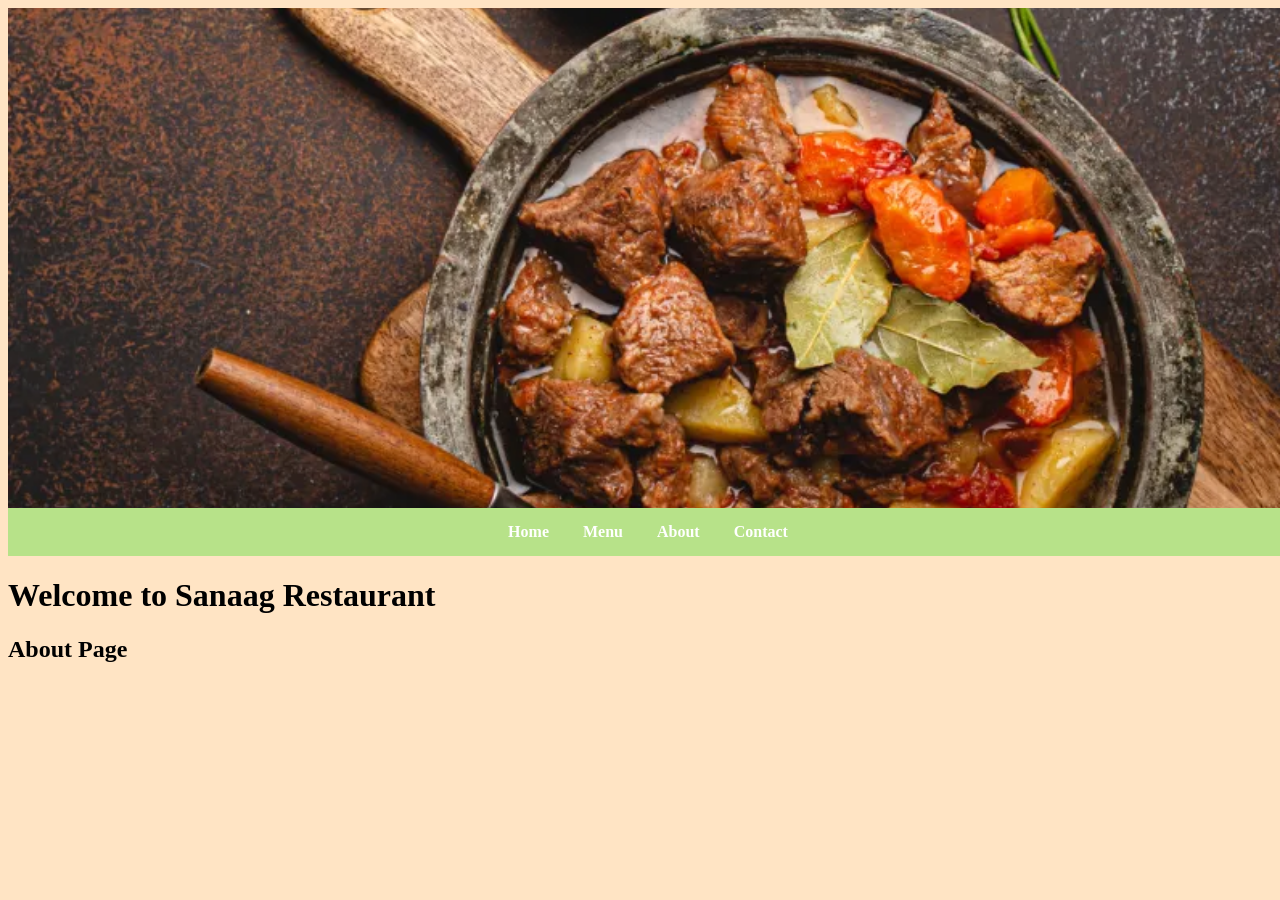
==== about.html @ eac2078c "Save Sanag Restuarant website" ====
<!DOCTYPE html>
<html lang="en">
<head>
    <meta charset="UTF-8">
    <meta name="viewport" content="width=device-width, initial-scale=1.0">
    <link rel="stylesheet" href="css/style.css">
    <title>Sanaag Restaurant</title>
    
</head>
<body>

    <section class="hero"> 
        <img src="images/food1.webp" alt="Sanaag Restaurant">
    
    
    
        </section>

    <nav>

        <a href="index.html">Home</a>
        <a href="menu.html">Menu</a>
        <a href="about.html">About</a>
        <a href="contact.html">Contact</a>

    </nav>

  

    <h1>Welcome to Sanaag Restaurant</h1>
    <h2>About Page</h2>

    

    <script src="js/script.js"></script>
    
</body>
</html>
---- css/style.css ----
body {
    width: 100%;
     background-color: bisque;
 
 }
 
 nav {
     background-color: rgb(183, 226, 137);
     padding: 15px;
     text-align: center;
 }
 
 nav a {
 
 color: white;
 text-decoration: none;
 margin: 15px;
 font-weight: bold;
 }
 
 .hero img{
     width: 100%;
     height: 500px;
     object-fit: cover;
     display: block;
     
     
 }
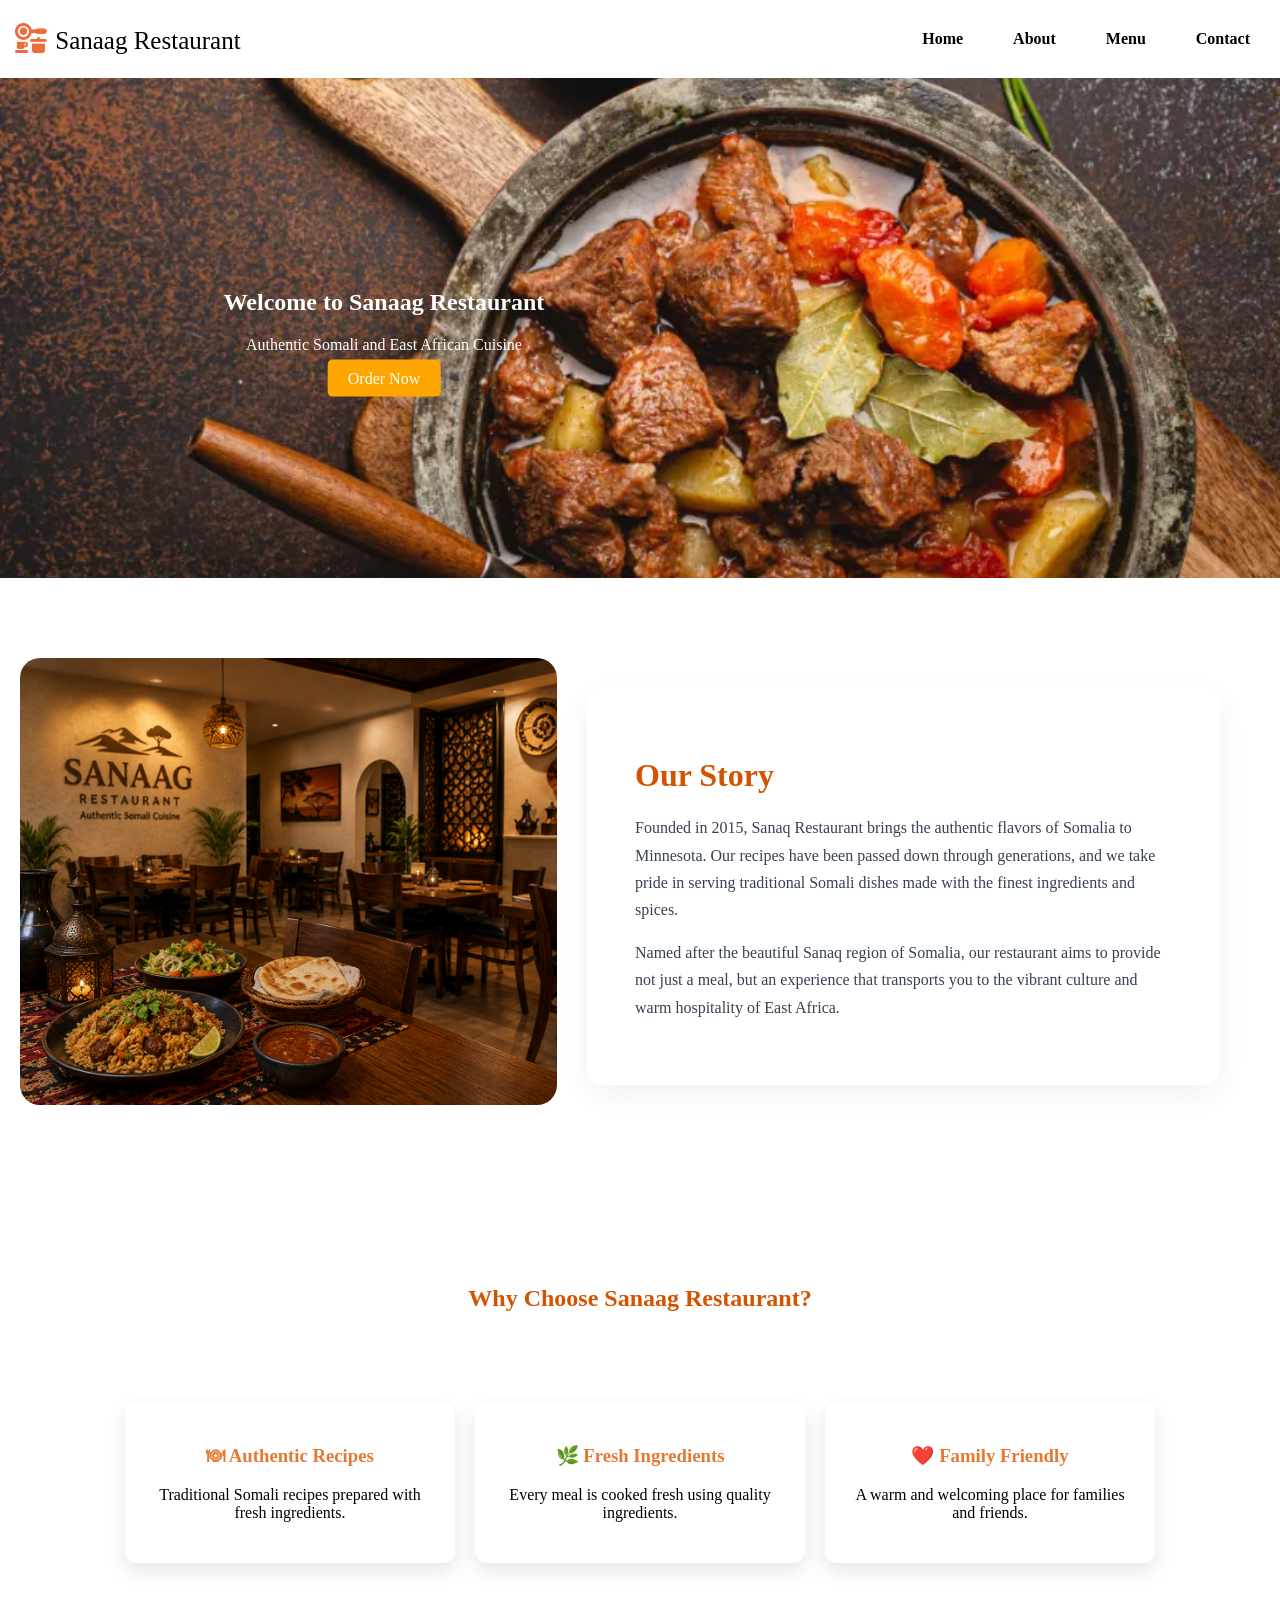
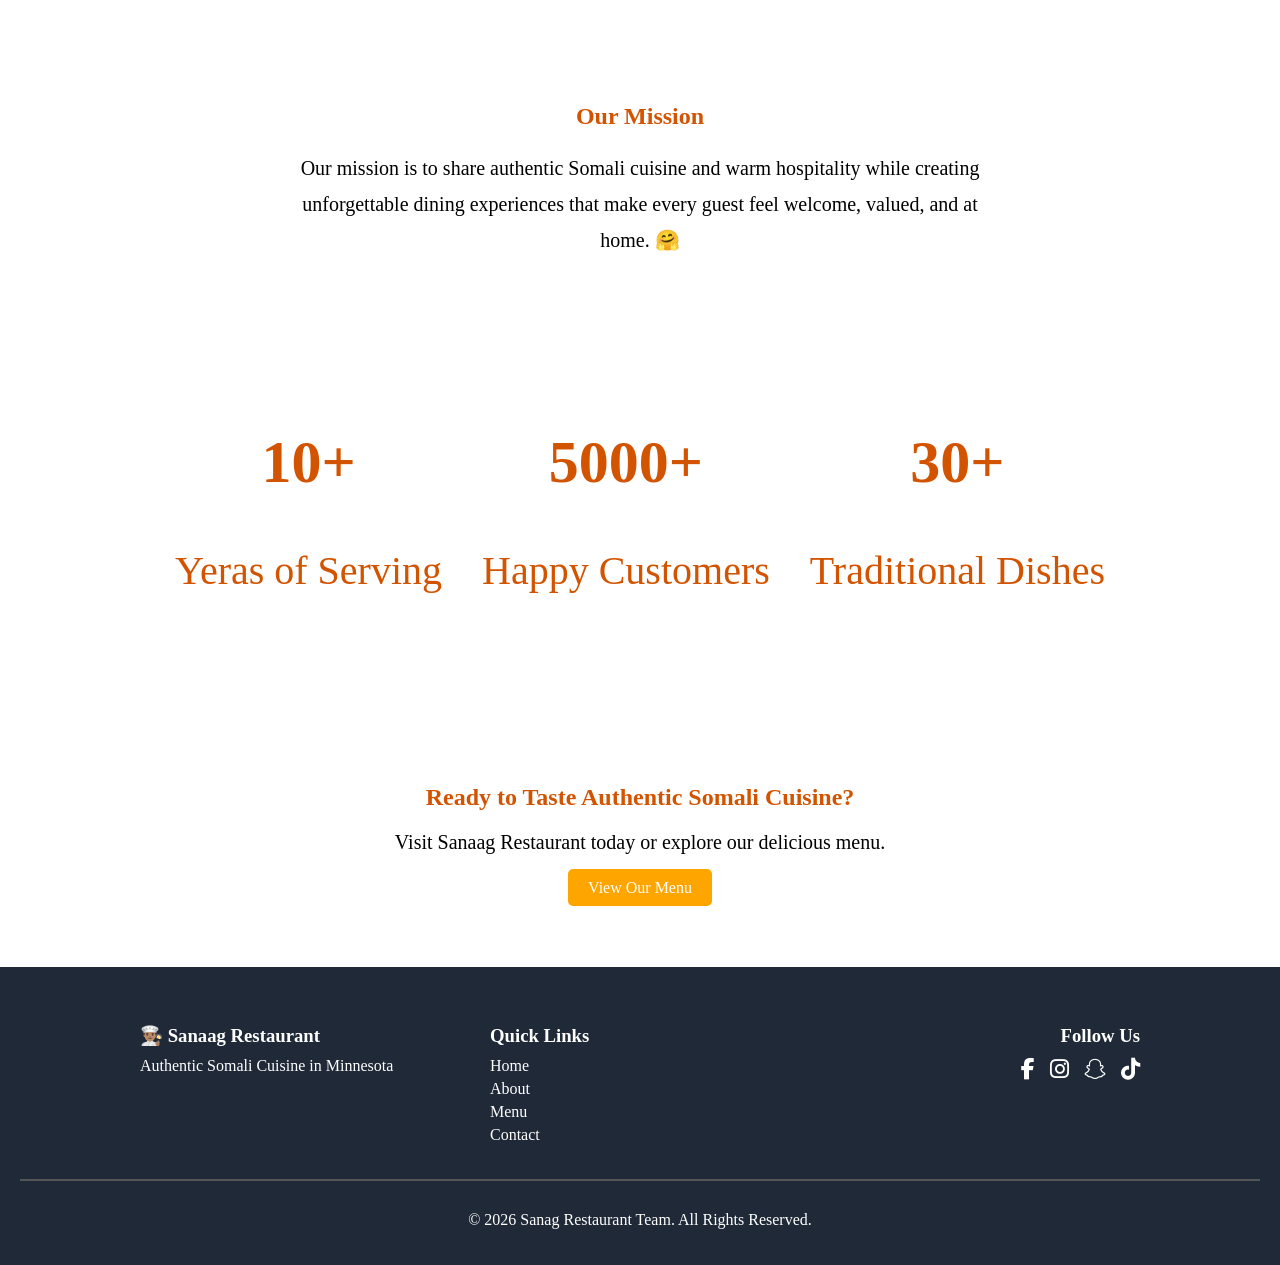
==== commit c27d922d: "Complete Home and About pages" ====
--- a/about.html
+++ b/about.html
@@ -4,35 +4,158 @@
     <meta charset="UTF-8">
     <meta name="viewport" content="width=device-width, initial-scale=1.0">
     <link rel="stylesheet" href="css/style.css">
+    <link rel="stylesheet" href="https://cdnjs.cloudflare.com/ajax/libs/font-awesome/6.5.2/css/all.min.css">
     <title>Sanaag Restaurant</title>
     
 </head>
 <body>
+    <nav>
+        <div class="logo"> <i class="fa-solid fa-kitchen-set"></i> Sanaag Restaurant</div>
+
+        <div class="nav-link" id="navMenu"> 
+        <a href="index.html">Home</a>
+        <a href="about.html" class="active">About</a>
+        <a href="menu.html">Menu</a>
+        <a href="contact.html">Contact</a>
+    </div>
+    <div class="menu-icon" onclick="toggleMenu()">☰</div>
+    </nav>
 
     <section class="hero"> 
         <img src="images/food1.webp" alt="Sanaag Restaurant">
+        
+        <div class="hero-text">
+            <h1>Welcome to Sanaag Restaurant</h1>
+            <p>Authentic Somali and East African Cuisine</p>
+            <a href="menu.html" class="btn">Order Now</a>
+
+
+        </div>
+    </section>
+
     
+
+
+    <div class="About-card">
+        <div class="About_image">
+           
+            <img src="images/restuarant.PNG" alt="Restuarant Image">
+        </div>
+        <div class="text-About">
+            <h1>Our Story</h1> 
+           
     
+    <p>Founded in 2015, Sanaq Restaurant brings the authentic flavors of Somalia to Minnesota. Our recipes have been passed down through generations, and we take pride in serving traditional Somali dishes made with the finest ingredients and spices.</p>
     
-        </section>
+    <p>Named after the beautiful Sanaq region of Somalia, our restaurant aims to provide not just a meal, but an experience that transports you to the vibrant culture and warm hospitality of East Africa.</p>
+       
+    </div>
+    
+    </div>
 
-    <nav>
 
-        <a href="index.html">Home</a>
-        <a href="menu.html">Menu</a>
-        <a href="about.html">About</a>
-        <a href="contact.html">Contact</a>
+    <section class="why-us">
+        <h2>Why Choose Sanaag Restaurant?</h2>
+    
+        <div class="why-grid">
+            <div class="why-card">
+         <h3>🍽 Authentic Recipes</h3>
+         <p>Traditional Somali recipes prepared with fresh ingredients.</p>
+        </div>
+    
+        <div class="why-card">
+         <h3>🌿 Fresh Ingredients</h3>
+         <p>Every meal is cooked fresh using quality ingredients.</p>
+            </div>
+    
+        <div class="why-card">
+         <h3>❤️ Family Friendly</h3>
+         <p>A warm and welcoming place for families and friends.</p>
+         </div>
+        </div>
+    </section>
 
-    </nav>
+
+    <section class="mission">
+        <h2>Our Mission</h2>
+        <p>Our mission is to share authentic Somali cuisine and warm hospitality while creating unforgettable dining experiences that make every guest feel welcome, valued, and at home. 🤗</p>
+    
+    </section>
+
+
+
+    <section class="starts">
+
+        <div class="start-box">
+            <h2>10+</h2>
+            <p>Yeras of Serving</p>
+        </div>
+
+        <div class="start-box">
+            <h2>5000+</h2>
+            <p>Happy Customers</p>
+        </div>
+
+
+        <div class="start-box">
+            <h2>30+</h2>
+            <p>Traditional Dishes</p>
+        </div>
+
+    </section>
+
+
+    <section class="about-cta">
+        <h2>Ready to Taste Authentic Somali Cuisine?</h2>
+        <p>Visit Sanaag Restaurant today or explore our delicious menu.</p>
+        
+        <a href="menu.html" class="btn">View Our Menu</a>
+    
+    </section>
+
 
   
 
-    <h1>Welcome to Sanaag Restaurant</h1>
-    <h2>About Page</h2>
+
+
 
     
 
     <script src="js/script.js"></script>
+
+    <footer class="footer">
+        <div class="footer-container">
+    
+            <div class="footer-section">
+            <h3>👨🏽‍🍳 Sanaag Restaurant</h3>
+            <p>Authentic Somali Cuisine in Minnesota</p>
+        </div>
+            <div class="footer-section">
+                <h3>Quick Links</h3>
+                <a href="index.html">Home</a>
+                <a href="about.html">About</a>
+                <a href="menu.html">Menu</a>
+                <a href="contact.html">Contact</a>
+            </div>
+        
+        <div class="footer-section">
+            <h3>Follow Us</h3>
+         <div class="social-icons">
+                <a href="#"><i class="fa-brands fa-facebook-f"></i></a>
+                <a href="#"><i class="fa-brands fa-instagram"></i></a>
+                <a href="#"><i class="fa-brands fa-snapchat"></i></a>
+                <a href="#"><i class="fa-brands fa-tiktok"></i></a>
+            </div>
+        </div>
+        </div>
+        <hr>
+        
+    
+        <p class="copyright">© 2026 Sanag Restaurant Team. All Rights Reserved. </p>
+    
+    
+       </footer>
+        
     
 </body>
 </html>
--- a/css/style.css
+++ b/css/style.css
@@ -1,28 +1,642 @@
 body {
     width: 100%;
-     background-color: bisque;
+     background-color: rgb(255, 255, 255);
+     margin: 0;
+     padding: 0;
  
  }
  
  nav {
-     background-color: rgb(183, 226, 137);
+     background-color: white;
      padding: 15px;
      text-align: center;
+     display: flex;
+     justify-content: space-between;
+     align-items: center;
  }
  
  nav a {
  
- color: white;
+ color: black;
  text-decoration: none;
  margin: 15px;
  font-weight: bold;
+
+ }
+
+ .nav-link{
+ margin-left: 20;
+ display: flex;
+ gap: 20px;
+
+ }
+
+ .nav-link a:hover {
+    color: #f07d52 ;
  }
  
- .hero img{
-     width: 100%;
-     height: 500px;
-     object-fit: cover;
-     display: block;
-     
-     
- }+ .logo {
+    margin-right: auto;
+    font-size: 25px;
+    font-family: Cambria, Cochin, Georgia, Times, 'Times New Roman', serif;
+    
+    
+ }
+
+ .logo i {
+    color: #ee6c3c;
+    font-size: 30px;
+
+ }
+ 
+ .hero {
+    position: relative;
+    padding-top: 0;
+    margin-top: 0;
+}
+
+
+.hero img {
+    width: 100%;
+    display: block;
+}
+
+.hero-text {
+    position: absolute;
+    top: 50%;
+    left: 30%;
+    transform: translate(-50%, -50%);
+    text-align: center;
+    color: white;
+}
+
+.hero img {
+    width: 100%;
+    height: 500px;
+    object-fit: cover;
+    
+}
+
+.gallery-section h2 {
+    margin-top: 40px;
+}
+
+
+.food-card {
+    background: white;
+    border-radius: 10px;
+    overflow: hidden;
+    text-align: center;
+    transition: 0.3s;
+}
+
+
+.food-card:hover {
+    transform: translateY(-8px);
+    box-shadow: 0 12px 25px rgba(0, 0, 0, 2 );
+}
+
+.btn {
+    background-color: orange;
+    color: white;
+    padding: 10px 20px;
+    text-decoration: none;
+    border-radius: 5px;
+}
+
+
+.family-feast {
+    text-align: center;
+    padding: 50px;
+}
+
+.family-feast img {
+    width: 80%;
+    max-width: 700px;
+    border-radius: 10px;
+}
+
+.family-feast p {
+    max-width: 700px;
+    margin: 20px auto;
+}
+
+.journey {
+    text-align: center;
+    padding: 50px 20px;
+}
+.journey h2 {
+    color: #d35400;
+}
+
+.card {
+    display: inline-block;
+    width: 250px;
+    margin: 15px;
+    background: white;
+    border-radius: 10px;
+    box-shadow: 0 2px 8px rgba(0,0,0,0.1);
+    overflow: hidden;
+}
+
+.card img {
+    width: 100%;
+    height: 200px;
+    object-fit: cover;
+}
+
+.card h3 {
+    color: #d35400;
+    margin: 15px 0 10px;
+}
+
+.card p {
+    padding: 0 15px 15px;
+    color: #555;
+}
+
+.card {
+    transition: transform 0.3s ease, box-shadow 0.3s ease;
+}
+
+.card:hover {
+    transform: translateY(-8px);
+    box-shadow: 0 8px 20px rgba(0,0,0,0.2);
+}
+
+.menu-icon {
+    display: none;
+    font-size: 30px;
+    cursor: pointer;
+}
+
+.menu-preview {
+    padding: 60px 20px;
+    text-align: center;
+}
+
+.menu-grid {
+    display: flex;
+    justify-content: center;
+    gap: 30px;
+    flex-wrap: wrap;
+    margin-top: 30px;
+}
+
+.menu-box {
+    background: white;
+    width: 320px;
+    padding: 25px;
+    border-radius: 10px;
+    box-shadow: 0 2px 8px rgba(0,0,0,0.1);
+    text-align: left;
+}
+
+.menu-box h3 {
+    color: #d35400;
+    margin-bottom: 20px;
+}
+
+.menu-preview h2 {
+    color: #d35400;
+}
+
+.menu-item {
+    display: flex;
+    justify-content: space-between;
+    font-weight: bold;
+    margin-top: 15px;
+}
+
+.menu-item span:last-child {
+    color: #d35400;
+}
+
+.menu-box p {
+    color: #666;
+    margin-bottom: 15px;
+    border-bottom: 1px solid #eee;
+    padding-bottom: 10px;
+}
+
+ 
+.story {
+    display: flex;
+    align-items: center;
+    gap: 30px;
+    padding: 50px;
+}
+
+.story img {
+    width: 45%;
+    border-radius: 10px;
+}
+
+.story-text {
+    width: 55%;
+    line-height: 1.8;
+    padding: 20px;
+}
+
+.story-text h2 {
+    color: #d35400;
+    margin-bottom: 15px;
+}
+
+.story-box {
+    width: 55%;
+    background: white;
+    padding: 30px;
+    border-radius: 10px;
+    box-shadow: 0 4px 10px rgba(0,0,0,0.1);
+
+}
+
+.story-box h2 {
+
+    color: #d35400;
+
+    margin-bottom: 20px;
+
+}
+
+.story-box p {
+
+    color: #555;
+
+    line-height: 1.8;
+
+    margin-bottom: 20px;
+}
+
+.visit {
+    text-align: center;
+    padding: 50px 20px;
+
+}
+
+.visit h2 {
+    color: #d35400;
+}
+
+.visit-boxes {
+    display: flex;
+    justify-content: center;
+    gap: 20px;
+    margin-top: 30px;
+    flex-wrap: wrap;
+}
+
+.box {
+    width: 250px;
+    background: white;
+    padding: 20px;
+    border-radius: 10px;
+    box-shadow: 0 8px 20px rgba(0,0,0,0.1);
+}
+
+.box h3 {
+    color: #d35400;
+}
+
+.footer {
+    background: #1f2937;
+    color: white;
+    padding: 40px 20px 20px;
+}
+
+.footer-container {
+    display: flex;
+    justify-content: space-between;
+    align-items: flex-start;
+    max-width: 1000px;
+    margin: 0 auto;
+}
+
+.footer-section {
+    width: 30%;
+}
+
+.footer-section h3 {
+    margin-bottom: 10px;
+}
+
+.footer-section a {
+    color: white;
+    text-decoration: none;
+    display: block;
+    margin: 5px 0;
+}
+
+.footer-section a:hover {
+    color: orange;
+}
+
+.footer-section:last-child {
+    text-align: right;
+}
+
+.social-icons {
+    display: flex;
+    justify-content: flex-end;
+    gap: 15px;
+    margin-top: 10px;
+}
+
+.social-icons a {
+    color: white;
+    font-size: 22px;
+}
+
+.social-icons a:hover {
+    color: orange;
+}
+
+.footer hr {
+    margin: 30px 0;
+    border: 1px solid #555;
+}
+
+.footer-section h3 {
+    margin-bottom: 10px;
+}
+
+.footer-section p {
+    margin-top: 8px;
+}
+
+.copyright {
+    text-align: center;
+    margin-top: 20px;
+}
+
+
+.social-icons {
+    display: flex;
+    gap: 15px;
+    margin-top: 10px;
+}
+
+.social-icons a {
+    color: white;
+    font-size: 22px;
+    text-decoration: none;
+    margin: 0;
+}
+.social-icons a:hover {
+
+    color: #d35400;
+}
+
+/* About style goes here */
+
+.About-card {
+    display: flex;
+    justify-content: center;
+    align-items: stretch;
+    max-width: 1200px;
+    gap: 30px;
+    padding: 60px 20px;
+    flex-wrap: wrap;
+}
+
+.About_image,
+.text-About {
+    flex: 1;
+    max-width: 1000px;
+}
+
+.About_image img {
+    width: 100%;
+    height: 100%;
+    object-fit: cover;
+    border-radius: 20px;
+    margin-top: 20px;
+}
+
+.text-About {
+    background-color: #ffffff;
+    border-radius: 16px;
+    padding: 48px;
+    margin-top: 50px;
+    box-shadow: 0 10px 30px rgba(0, 0, 0, 0.06);
+}
+
+.text-About h1 {
+    color:#d35400;
+    font-size: 2rem;
+    font-weight: 700;
+    margin-bottom: 20px;
+}
+
+.text-About p {
+    color: #374151;
+    line-height: 1.7;
+    margin-bottom: 16px;
+}
+
+.why-us {
+    text-align: center;
+    padding: 60px 20px;
+}
+
+
+.why-us h2 {
+  color: #d35400; 
+  margin-bottom: 30px;
+  padding: 60px 20px;
+}
+ .why-grid {
+    display: flex;
+    justify-content: center;
+    gap: 20px;
+    flex-wrap: wrap;
+    align-items: center;
+   
+ }
+
+ .why-card {
+    background: white;
+    width: 280px;
+    padding: 25px;
+    border-radius: 12px;
+    box-shadow: 0 8px 20px rgba(0,0,0,0.1);
+ }
+ .why-card h3 {
+    color: #e47a32;
+ }
+
+
+ .mission {
+    text-align: center;
+    padding: 60px 20px;
+ }
+
+
+ .mission h2 {
+    color: #d35400;
+    margin-bottom: 20px;
+ } 
+
+ .mission p {
+    max-width: 700px;
+    margin: auto;
+    line-height: 1.8;
+    font-size: 20px;
+ }
+
+
+
+ .starts {
+    display: flex;
+    justify-content: center;
+    gap: 40px;
+    padding: 60px 20px;
+    flex-wrap: wrap;
+    text-align: center;
+ }
+
+
+ .start-box {
+    color: #d35400;
+    font-size: 40px;
+ }
+
+
+ .about-cta {
+    text-align: center;
+    padding: 70px 20px;
+ }
+
+ .about-cta h2 {
+    color: #d35400;
+    margin-bottom: 20px;
+ }
+
+ .about-cta p {
+    margin-bottom: 25px;
+    font-size: 20px;
+ }
+
+ .about-btn {
+    display: block;
+    width: fit-content;
+    margin: 25px auto;
+ }
+
+
+
+
+
+
+@media (max-width: 700px) {
+    .About-card {
+        grid-template-columns: 1fr;
+        gap: 24px;
+        margin-top: 24px;
+    }
+
+    .About_image img {
+        height: 320px;
+        margin-top: 0;
+        width: 100%;
+    }
+
+    .text-About {
+        margin-top: 0;
+        padding: 32px;
+    }
+}
+
+@media (max-width: 768px) {
+    .nav-toggle {
+        display: block;
+    }
+
+    .nav_link {
+        position: absolute;
+        top: 100%;
+        right: 0;
+        left: 0;
+        flex-direction: column;
+        align-items: flex-start;
+        gap: 12px;
+        background-color: #ffffff;
+        padding: 16px 5% 24px;
+        box-shadow: 0 10px 20px rgba(0, 0, 0, 0.08);
+        display: none;
+    }
+
+    .nav_link.show {
+        display: flex;
+    }
+
+    .nav_link a {
+        margin-right: 0;
+        font-size: 1.15rem;
+    }
+}
+
+@media (max-width: 480px) {
+    .logo {
+        font-size: 1.4rem;
+    }
+
+    h2 i {
+        font-size: 1.5rem;
+    }
+
+    .text-About {
+        padding: 24px;
+    }
+
+    .About_image img {
+        height: 240px;
+        border-radius: 14px;
+    }
+}
+
+
+@media (max-width: 768px) {
+
+    .nav-link {
+        display: none;
+        flex-direction: column;
+        position: absolute;
+        top: 70px;
+        right: 20px;
+        background: white;
+        /* width: 180px; */
+        border-radius: 8px;
+        z-index: 1000;
+    }
+
+    .nav-link.active {
+        display: flex;
+        flex-direction: column;
+    }
+
+    .menu-icon {
+        display: block;
+       
+        
+    }
+
+    .story {
+        flex-direction: column;
+        text-align: center;
+    }
+    .story img,
+    .story-text {
+        width: 100%;
+    }
+
+    .visit-boxes {
+        flex-direction:  column;
+        align-items: baseline;
+    }
+}
+
+
+
+
